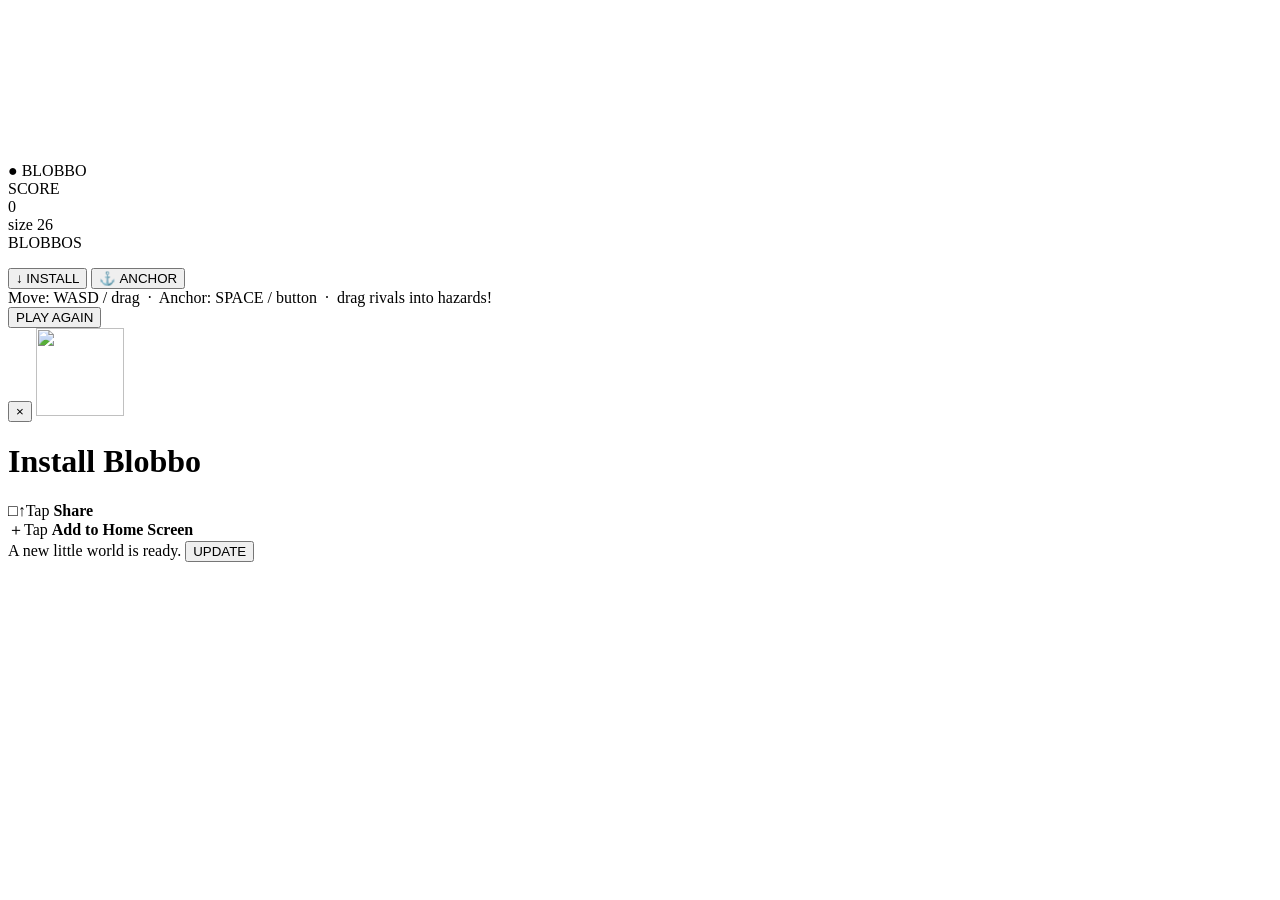
==== index.html @ 62e1c8e0 "Add Blobbo application shell" ====
<!doctype html>
<html lang="en">
<head>
  <meta charset="utf-8">
  <meta name="viewport" content="width=device-width, initial-scale=1, viewport-fit=cover, maximum-scale=1, user-scalable=no">
  <meta name="theme-color" content="#ff7a5c">
  <meta name="apple-mobile-web-app-capable" content="yes">
  <meta name="apple-mobile-web-app-status-bar-style" content="black-translucent">
  <meta name="apple-mobile-web-app-title" content="Blobbo">
  <meta name="mobile-web-app-capable" content="yes">
  <meta name="description" content="A tiny world of blobs, relationships, and emergent physics.">

  <title>Blobbo</title>
  <link rel="manifest" href="./manifest.webmanifest">
  <link rel="apple-touch-icon" href="./icons/icon-180.png">
  <link rel="icon" href="./icons/icon.svg" type="image/svg+xml">
  <link rel="stylesheet" href="./styles.css">
</head>
<body>
  <canvas id="game" aria-label="Blobbo game world"></canvas>

  <div id="hud" class="ui">
    <div id="brandCard">
      <span class="brand-mark" aria-hidden="true">●</span>
      <span>BLOBBO</span>
    </div>
    <div id="scoreCard">
      <div class="label">SCORE</div>
      <div id="scoreVal">0</div>
      <div id="sizeVal">size 26</div>
    </div>
  </div>

  <div id="leaderboard" class="ui">
    <div class="label">BLOBBOS</div>
    <ol id="lbList"></ol>
  </div>

  <button id="installBtn" class="top-action hidden" type="button" aria-label="Install Blobbo">
    <span aria-hidden="true">↓</span> INSTALL
  </button>

  <button id="anchorBtn" type="button" aria-label="Anchor">
    <span id="anchorRing"></span>
    <span class="anchorIcon" aria-hidden="true">⚓</span>
    <span class="anchorLabel">ANCHOR</span>
  </button>

  <div id="hint" class="ui">Move: WASD / drag &nbsp;·&nbsp; Anchor: SPACE / button &nbsp;·&nbsp; drag rivals into hazards!</div>

  <div id="deathOverlay" class="overlay hidden" role="dialog" aria-modal="true" aria-labelledby="deathTitle">
    <div class="modal-card">
      <div id="deathTitle"></div>
      <div id="deathReason"></div>
      <div id="deathScore"></div>
      <button id="restartBtn" type="button">PLAY AGAIN</button>
    </div>
  </div>

  <div id="iosInstallOverlay" class="overlay hidden" role="dialog" aria-modal="true" aria-labelledby="iosInstallTitle">
    <div class="modal-card install-card">
      <button id="closeInstallBtn" class="close-button" type="button" aria-label="Close">×</button>
      <img src="./icons/icon.svg" alt="" width="88" height="88">
      <h1 id="iosInstallTitle">Install Blobbo</h1>
      <div class="install-step"><span class="step-icon" aria-hidden="true">□↑</span><span>Tap <strong>Share</strong></span></div>
      <div class="install-step"><span class="step-icon" aria-hidden="true">＋</span><span>Tap <strong>Add to Home Screen</strong></span></div>
    </div>
  </div>

  <div id="updateToast" class="toast hidden" role="status">
    <span>A new little world is ready.</span>
    <button id="updateBtn" type="button">UPDATE</button>
  </div>

  <noscript>Blobbo needs JavaScript to play.</noscript>
  <script src="./game.js"></script>
  <script src="./pwa.js"></script>
</body>
</html>
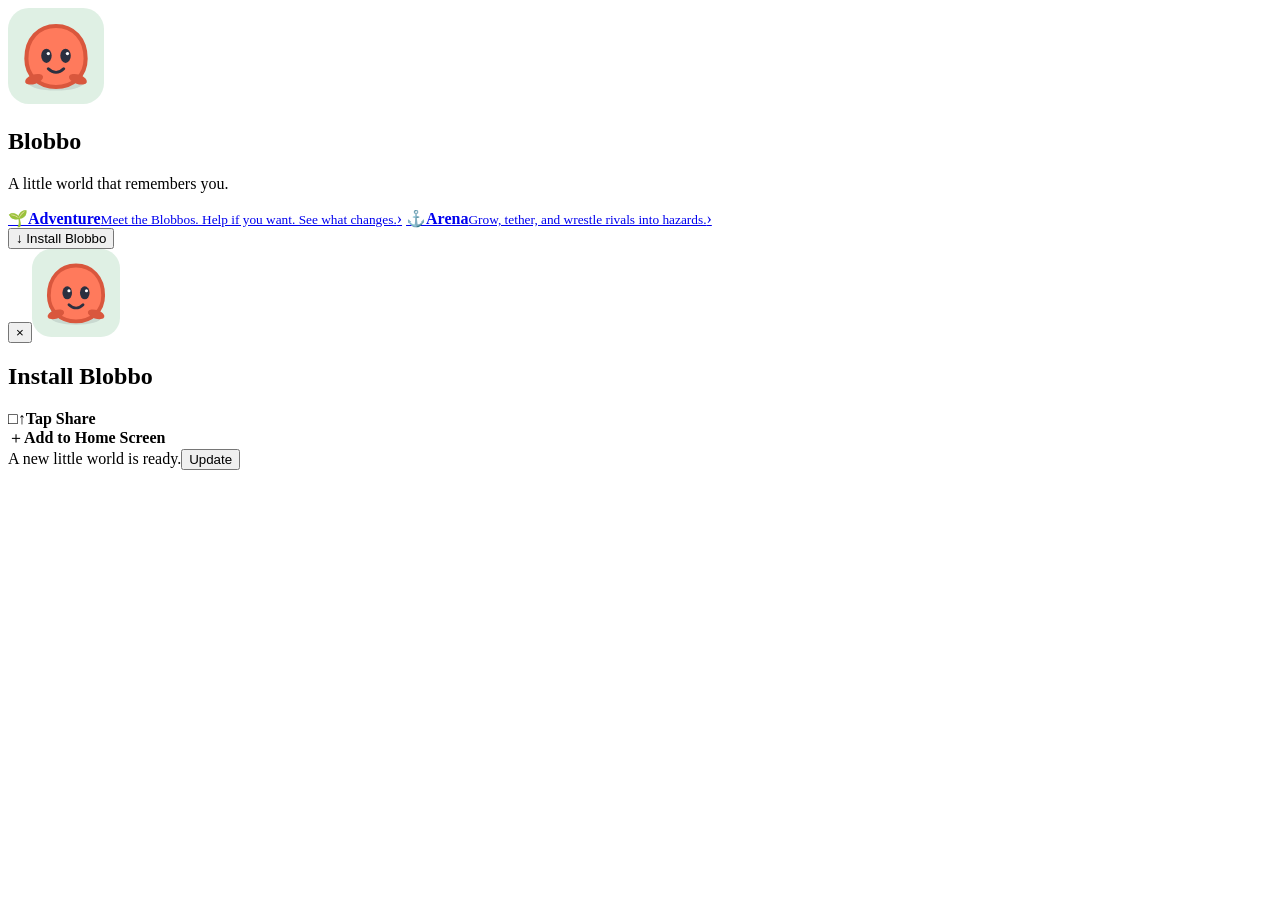
==== commit 42f9f260: "Update index.html for Adventure mode" ====
--- a/index.html
+++ b/index.html
@@ -2,78 +2,35 @@
 <html lang="en">
 <head>
   <meta charset="utf-8">
-  <meta name="viewport" content="width=device-width, initial-scale=1, viewport-fit=cover, maximum-scale=1, user-scalable=no">
-  <meta name="theme-color" content="#ff7a5c">
+  <meta name="viewport" content="width=device-width, initial-scale=1, viewport-fit=cover">
+  <meta name="theme-color" content="#f4b45f">
   <meta name="apple-mobile-web-app-capable" content="yes">
   <meta name="apple-mobile-web-app-status-bar-style" content="black-translucent">
   <meta name="apple-mobile-web-app-title" content="Blobbo">
-  <meta name="mobile-web-app-capable" content="yes">
   <meta name="description" content="A tiny world of blobs, relationships, and emergent physics.">
-
   <title>Blobbo</title>
   <link rel="manifest" href="./manifest.webmanifest">
   <link rel="apple-touch-icon" href="./icons/icon-180.png">
   <link rel="icon" href="./icons/icon.svg" type="image/svg+xml">
-  <link rel="stylesheet" href="./styles.css">
+  <link rel="stylesheet" href="./menu.css">
 </head>
 <body>
-  <canvas id="game" aria-label="Blobbo game world"></canvas>
-
-  <div id="hud" class="ui">
-    <div id="brandCard">
-      <span class="brand-mark" aria-hidden="true">●</span>
-      <span>BLOBBO</span>
-    </div>
-    <div id="scoreCard">
-      <div class="label">SCORE</div>
-      <div id="scoreVal">0</div>
-      <div id="sizeVal">size 26</div>
-    </div>
-  </div>
-
-  <div id="leaderboard" class="ui">
-    <div class="label">BLOBBOS</div>
-    <ol id="lbList"></ol>
-  </div>
-
-  <button id="installBtn" class="top-action hidden" type="button" aria-label="Install Blobbo">
-    <span aria-hidden="true">↓</span> INSTALL
-  </button>
-
-  <button id="anchorBtn" type="button" aria-label="Anchor">
-    <span id="anchorRing"></span>
-    <span class="anchorIcon" aria-hidden="true">⚓</span>
-    <span class="anchorLabel">ANCHOR</span>
-  </button>
-
-  <div id="hint" class="ui">Move: WASD / drag &nbsp;·&nbsp; Anchor: SPACE / button &nbsp;·&nbsp; drag rivals into hazards!</div>
-
-  <div id="deathOverlay" class="overlay hidden" role="dialog" aria-modal="true" aria-labelledby="deathTitle">
-    <div class="modal-card">
-      <div id="deathTitle"></div>
-      <div id="deathReason"></div>
-      <div id="deathScore"></div>
-      <button id="restartBtn" type="button">PLAY AGAIN</button>
-    </div>
-  </div>
-
-  <div id="iosInstallOverlay" class="overlay hidden" role="dialog" aria-modal="true" aria-labelledby="iosInstallTitle">
-    <div class="modal-card install-card">
-      <button id="closeInstallBtn" class="close-button" type="button" aria-label="Close">×</button>
-      <img src="./icons/icon.svg" alt="" width="88" height="88">
-      <h1 id="iosInstallTitle">Install Blobbo</h1>
-      <div class="install-step"><span class="step-icon" aria-hidden="true">□↑</span><span>Tap <strong>Share</strong></span></div>
-      <div class="install-step"><span class="step-icon" aria-hidden="true">＋</span><span>Tap <strong>Add to Home Screen</strong></span></div>
-    </div>
-  </div>
-
-  <div id="updateToast" class="toast hidden" role="status">
-    <span>A new little world is ready.</span>
-    <button id="updateBtn" type="button">UPDATE</button>
-  </div>
-
-  <noscript>Blobbo needs JavaScript to play.</noscript>
-  <script src="./game.js"></script>
+  <main class="menu-shell">
+    <section class="hero" aria-labelledby="title">
+      <div class="sun"></div><div class="cloud cloud-one"></div><div class="cloud cloud-two"></div>
+      <div class="hill hill-back"></div><div class="hill hill-front"></div>
+      <div class="hero-blob pip"><i></i><i></i></div><div class="hero-blob sprout"><i></i><i></i></div>
+      <div class="hero-blob pebble"><i></i><i></i></div><div class="hero-blob toasty"><i></i><i></i></div><div class="seed"></div>
+      <div class="logo-lockup"><img src="./icons/icon.svg" width="96" height="96" alt=""><div><h1 id="title">Blobbo</h1><p>A little world that remembers you.</p></div></div>
+    </section>
+    <section class="choices" aria-label="Choose a way to play">
+      <a class="mode-card adventure-card" href="./adventure.html"><span class="mode-icon" aria-hidden="true">🌱</span><span class="mode-copy"><strong>Adventure</strong><small>Meet the Blobbos. Help if you want. See what changes.</small></span><span class="go" aria-hidden="true">›</span></a>
+      <a class="mode-card arena-card" href="./arena.html"><span class="mode-icon" aria-hidden="true">⚓</span><span class="mode-copy"><strong>Arena</strong><small>Grow, tether, and wrestle rivals into hazards.</small></span><span class="go" aria-hidden="true">›</span></a>
+    </section>
+    <button id="installBtn" class="install-button hidden" type="button"><span aria-hidden="true">↓</span> Install Blobbo</button>
+  </main>
+  <div id="iosInstallOverlay" class="overlay hidden" role="dialog" aria-modal="true" aria-labelledby="iosInstallTitle"><div class="install-card"><button id="closeInstallBtn" class="close-button" type="button" aria-label="Close">×</button><img src="./icons/icon.svg" alt="" width="88" height="88"><h2 id="iosInstallTitle">Install Blobbo</h2><div class="install-step"><span aria-hidden="true">□↑</span><b>Tap Share</b></div><div class="install-step"><span aria-hidden="true">＋</span><b>Add to Home Screen</b></div></div></div>
+  <div id="updateToast" class="toast hidden" role="status"><span>A new little world is ready.</span><button id="updateBtn" type="button">Update</button></div>
   <script src="./pwa.js"></script>
 </body>
 </html>
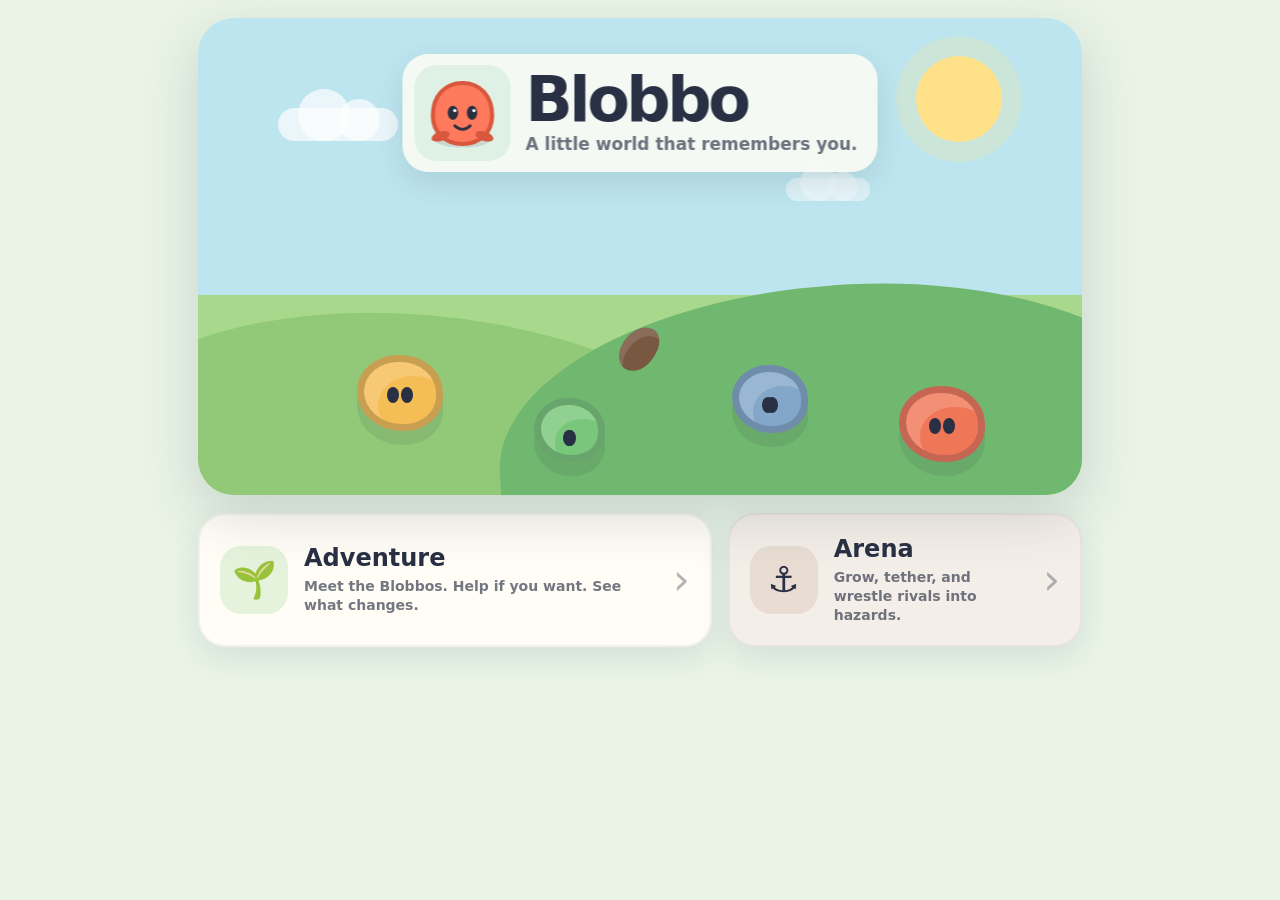
==== commit 72a5e3a7: "Open versioned Adventure" ====
--- a/index.html
+++ b/index.html
@@ -24,13 +24,13 @@
       <div class="logo-lockup"><img src="./icons/icon.svg" width="96" height="96" alt=""><div><h1 id="title">Blobbo</h1><p>A little world that remembers you.</p></div></div>
     </section>
     <section class="choices" aria-label="Choose a way to play">
-      <a class="mode-card adventure-card" href="./adventure.html"><span class="mode-icon" aria-hidden="true">🌱</span><span class="mode-copy"><strong>Adventure</strong><small>Meet the Blobbos. Help if you want. See what changes.</small></span><span class="go" aria-hidden="true">›</span></a>
+      <a class="mode-card adventure-card" href="./adventure.html?v=6"><span class="mode-icon" aria-hidden="true">🌱</span><span class="mode-copy"><strong>Adventure</strong><small>Meet the Blobbos. Help if you want. See what changes.</small></span><span class="go" aria-hidden="true">›</span></a>
       <a class="mode-card arena-card" href="./arena.html"><span class="mode-icon" aria-hidden="true">⚓</span><span class="mode-copy"><strong>Arena</strong><small>Grow, tether, and wrestle rivals into hazards.</small></span><span class="go" aria-hidden="true">›</span></a>
     </section>
     <button id="installBtn" class="install-button hidden" type="button"><span aria-hidden="true">↓</span> Install Blobbo</button>
   </main>
   <div id="iosInstallOverlay" class="overlay hidden" role="dialog" aria-modal="true" aria-labelledby="iosInstallTitle"><div class="install-card"><button id="closeInstallBtn" class="close-button" type="button" aria-label="Close">×</button><img src="./icons/icon.svg" alt="" width="88" height="88"><h2 id="iosInstallTitle">Install Blobbo</h2><div class="install-step"><span aria-hidden="true">□↑</span><b>Tap Share</b></div><div class="install-step"><span aria-hidden="true">＋</span><b>Add to Home Screen</b></div></div></div>
   <div id="updateToast" class="toast hidden" role="status"><span>A new little world is ready.</span><button id="updateBtn" type="button">Update</button></div>
-  <script src="./pwa.js"></script>
+  <script src="./pwa.js?v=6"></script>
 </body>
 </html>
--- a/menu.css
+++ b/menu.css
@@ -0,0 +1 @@
+:root{--ink:#293044;--paper:#fffdf5;--orange:#f07858;--font:ui-rounded,"SF Pro Rounded","Segoe UI",system-ui,sans-serif}*{box-sizing:border-box}html,body{min-height:100%;margin:0}body{color:var(--ink);background:#e9f4e7;font-family:var(--font);-webkit-tap-highlight-color:transparent}.hidden{display:none!important}.menu-shell{width:min(920px,100%);min-height:100vh;margin:0 auto;padding:max(18px,env(safe-area-inset-top)) 18px max(28px,env(safe-area-inset-bottom))}.hero{position:relative;height:clamp(330px,53vh,540px);overflow:hidden;border-radius:36px;background:linear-gradient(#bde5ef 0 58%,#a8d88b 58%);box-shadow:0 20px 55px rgba(45,69,68,.18);isolation:isolate}.sun{position:absolute;top:38px;right:9%;width:86px;height:86px;border-radius:50%;background:#ffe18a;box-shadow:0 0 0 20px rgba(255,225,138,.22)}.cloud{position:absolute;width:120px;height:33px;border-radius:30px;background:rgba(255,255,255,.68)}.cloud:before,.cloud:after{content:"";position:absolute;bottom:0;border-radius:50%;background:inherit}.cloud:before{left:20px;width:52px;height:52px}.cloud:after{right:18px;width:42px;height:42px}.cloud-one{top:90px;left:9%}.cloud-two{top:155px;right:22%;transform:scale(.7);opacity:.7}.hill{position:absolute;bottom:-120px;border-radius:50% 50% 0 0}.hill-back{left:-12%;width:74%;height:300px;background:#91c979;transform:rotate(5deg)}.hill-front{right:-12%;width:78%;height:330px;background:#70b86f;transform:rotate(-4deg)}.logo-lockup{position:absolute;z-index:4;top:36px;left:50%;transform:translateX(-50%);display:flex;align-items:center;gap:15px;width:max-content;max-width:90%;padding:11px 20px 11px 12px;border-radius:26px;background:rgba(255,253,245,.84);box-shadow:0 10px 28px rgba(43,48,64,.12);backdrop-filter:blur(9px)}.logo-lockup img{border-radius:22px}.logo-lockup h1{margin:0;font-size:clamp(39px,7vw,62px);line-height:.9;letter-spacing:-.055em}.logo-lockup p{margin:7px 0 0;font-size:clamp(13px,2vw,17px);font-weight:700;opacity:.67}.hero-blob{position:absolute;z-index:3;width:86px;height:76px;border:7px solid rgba(43,48,64,.22);border-radius:49% 51% 46% 54%;box-shadow:inset 14px 14px 0 rgba(255,255,255,.18),0 14px 0 rgba(43,48,64,.1);animation:bob 2.7s ease-in-out infinite}.hero-blob i{position:absolute;top:25px;width:12px;height:16px;border-radius:50%;background:var(--ink)}.hero-blob i:first-child{left:23px}.hero-blob i:last-child{right:23px}.pip{left:18%;bottom:64px;background:#f5bd55}.sprout{left:38%;bottom:33px;width:71px;height:64px;background:#78c77a;animation-delay:-.7s}.pebble{right:31%;bottom:62px;width:76px;height:68px;background:#82a7c9;animation-delay:-1.3s}.toasty{right:11%;bottom:33px;background:#ef7657;animation-delay:-2s}.seed{position:absolute;z-index:3;left:48%;bottom:122px;width:34px;height:48px;border-radius:60% 40% 58% 42%;background:#795842;transform:rotate(27deg);box-shadow:inset 7px 6px rgba(255,255,255,.12)}@keyframes bob{50%{transform:translateY(-9px) rotate(2deg)}}.choices{display:grid;grid-template-columns:1.45fr 1fr;gap:16px;margin-top:18px}.mode-card{display:flex;align-items:center;min-height:126px;padding:20px;border:2px solid rgba(43,48,64,.06);border-radius:27px;color:inherit;text-decoration:none;box-shadow:0 10px 30px rgba(43,48,64,.1);transition:transform .15s,box-shadow .15s}.mode-card:hover,.mode-card:focus-visible{transform:translateY(-3px);box-shadow:0 15px 36px rgba(43,48,64,.15);outline:0}.adventure-card{background:#fffdf5}.arena-card{background:#f4eee8}.mode-icon{display:grid;place-items:center;flex:0 0 68px;height:68px;margin-right:16px;border-radius:21px;background:#e6f3dc;font-size:36px}.arena-card .mode-icon{background:#e9ddd3}.mode-copy{display:flex;flex-direction:column;gap:5px}.mode-copy strong{font-size:24px}.mode-copy small{max-width:360px;font-size:14px;font-weight:650;line-height:1.35;opacity:.65}.go{margin-left:auto;padding-left:10px;font-size:42px;opacity:.35}.install-button{display:block;margin:18px auto 0;padding:12px 20px;border:0;border-radius:999px;background:var(--ink);color:#fff;font:850 14px var(--font);cursor:pointer}.overlay{position:fixed;z-index:20;inset:0;display:grid;place-items:center;padding:20px;background:rgba(43,48,64,.44);backdrop-filter:blur(5px)}.install-card{position:relative;width:min(360px,92vw);padding:30px;border-radius:27px;background:#fff;text-align:center;box-shadow:0 20px 60px rgba(0,0,0,.25)}.install-card h2{margin:6px 0 20px;font-size:27px}.install-step{display:flex;align-items:center;gap:13px;margin:11px 0;padding:10px;border-radius:15px;background:#eef6ed;text-align:left}.install-step span{display:grid;place-items:center;width:40px;height:40px;color:var(--orange);font-size:23px}.close-button{position:absolute;top:8px;right:11px;border:0;background:transparent;font-size:31px;cursor:pointer}.toast{position:fixed;z-index:30;left:50%;bottom:max(20px,env(safe-area-inset-bottom));transform:translateX(-50%);display:flex;align-items:center;gap:12px;padding:11px 12px 11px 17px;border-radius:17px;background:#fff;box-shadow:0 10px 35px rgba(43,48,64,.25);font-weight:750}.toast button{border:0;border-radius:999px;padding:9px 13px;background:var(--orange);color:#fff;font-weight:850}@media(max-width:650px){.menu-shell{padding-left:11px;padding-right:11px}.hero{height:56vh;min-height:390px;border-radius:28px}.logo-lockup{top:22px}.logo-lockup img{width:70px;height:70px}.choices{grid-template-columns:1fr;gap:11px}.mode-card{min-height:100px;padding:15px;border-radius:22px}.mode-icon{flex-basis:58px;height:58px;font-size:30px}.mode-copy strong{font-size:21px}.hero-blob{transform:scale(.84)}.pip{left:7%}.sprout{left:31%}.pebble{right:28%}.toasty{right:3%}}@media(prefers-reduced-motion:reduce){.hero-blob{animation:none}}
